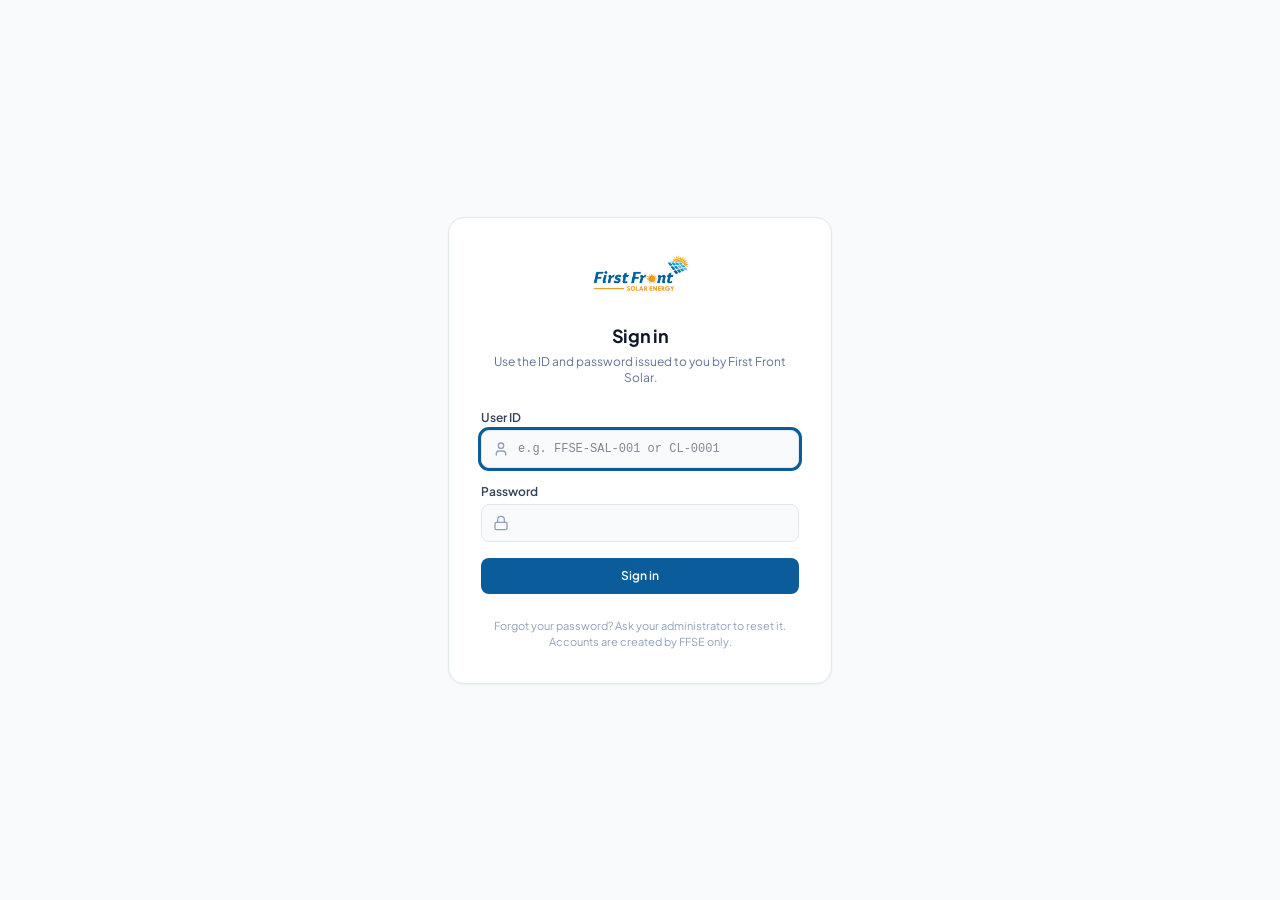
==== index.html @ c92e8a21 "Deploy 2026-10-06 16:27" ====
<!doctype html>
<html lang="en">
  <head>
    <meta charset="UTF-8" />
    <meta name="viewport" content="width=device-width, initial-scale=1.0" />
    <title>First Front Solar Energy — Solar EPC Management Platform</title>
    <meta name="description" content="Engineering consultancy and EPC management platform for First Front Solar Energy, Surat. Sizing calculators, CAD tracking, client portal and pipeline management." />
    <link rel="icon" type="image/png" href="/ffse-logo.png" />
    <meta property="og:title" content="First Front Solar Energy — Solar EPC Management Platform" />
    <meta property="og:description" content="Engineering consultancy and EPC management platform for First Front Solar Energy, Surat. Sizing calculators, CAD tracking, client portal and pipeline management." />
    <meta property="og:type" content="website" />
    <meta name="twitter:card" content="summary_large_image" />
    <link rel="preconnect" href="https://fonts.googleapis.com">
    <link rel="preconnect" href="https://fonts.gstatic.com" crossorigin>
    <link href="https://fonts.googleapis.com/css2?family=Cabinet+Grotesk:wght@500;700;800&family=JetBrains+Mono:wght@400;500;600&family=Plus+Jakarta+Sans:wght@400;500;600;700&display=swap" rel="stylesheet">
    <script type="module" crossorigin src="/assets/index-CpDQ2OIG.js"></script>
    <link rel="stylesheet" crossorigin href="/assets/index-B-0X3oze.css">
  </head>
  <body class="bg-slate-50 text-slate-900 antialiased selection:bg-amber-500/20 selection:text-amber-900">
    <div id="root"></div>
  </body>
</html>
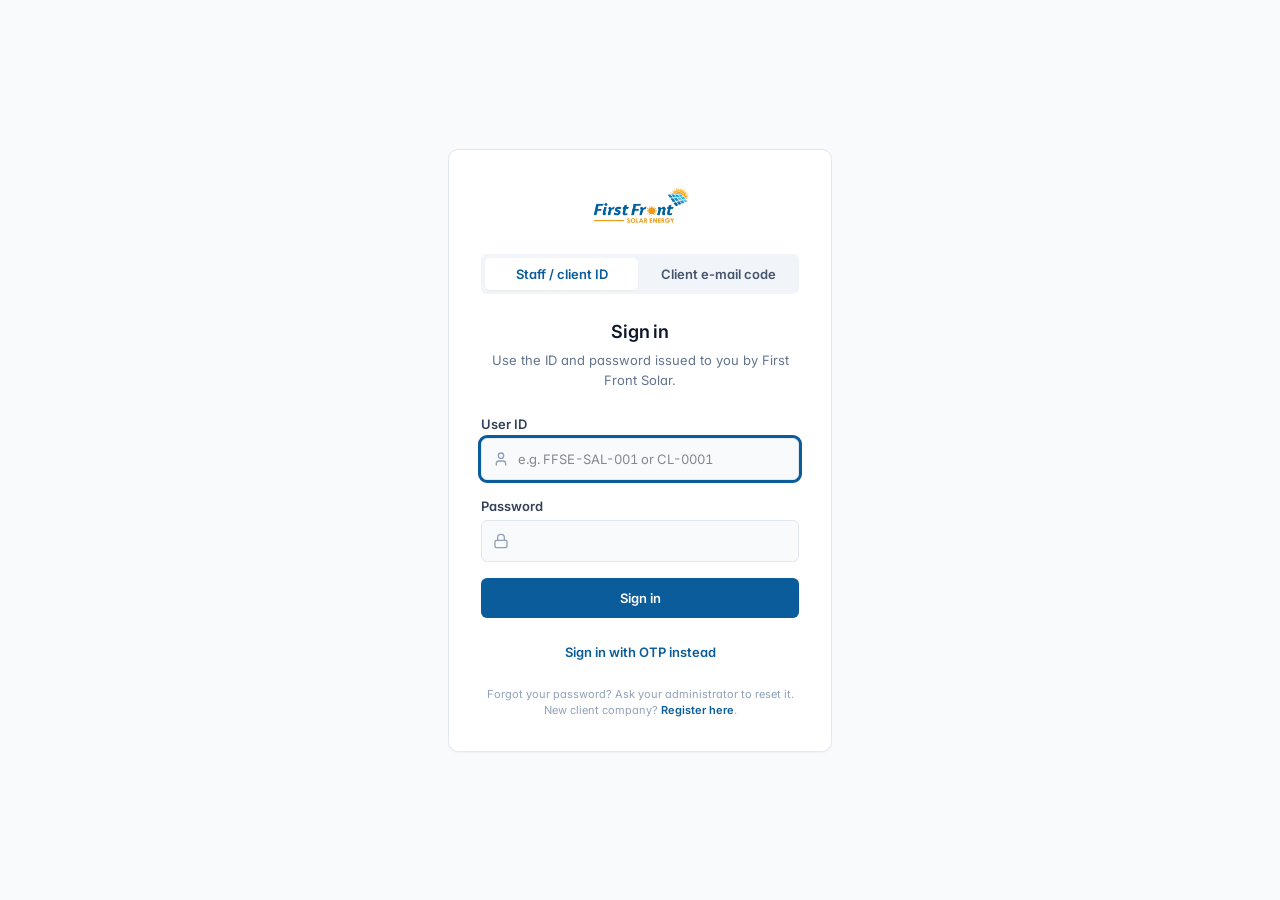
==== commit 81cdf876: "Deploy 2026-11-26 16:31" ====
--- a/index.html
+++ b/index.html
@@ -12,11 +12,11 @@
     <meta name="twitter:card" content="summary_large_image" />
     <link rel="preconnect" href="https://fonts.googleapis.com">
     <link rel="preconnect" href="https://fonts.gstatic.com" crossorigin>
-    <link href="https://fonts.googleapis.com/css2?family=Cabinet+Grotesk:wght@500;700;800&family=JetBrains+Mono:wght@400;500;600&family=Plus+Jakarta+Sans:wght@400;500;600;700&display=swap" rel="stylesheet">
-    <script type="module" crossorigin src="/assets/index-CpDQ2OIG.js"></script>
-    <link rel="stylesheet" crossorigin href="/assets/index-B-0X3oze.css">
+    <link href="https://fonts.googleapis.com/css2?family=Inter:wght@400;500;600;700&display=swap" rel="stylesheet">
+    <script type="module" crossorigin src="/assets/index-BpksrVMj.js"></script>
+    <link rel="stylesheet" crossorigin href="/assets/index-CP38hCv3.css">
   </head>
-  <body class="bg-slate-50 text-slate-900 antialiased selection:bg-amber-500/20 selection:text-amber-900">
+  <body class="bg-slate-50 text-slate-900 antialiased selection:bg-sky-200/60">
     <div id="root"></div>
   </body>
 </html>
